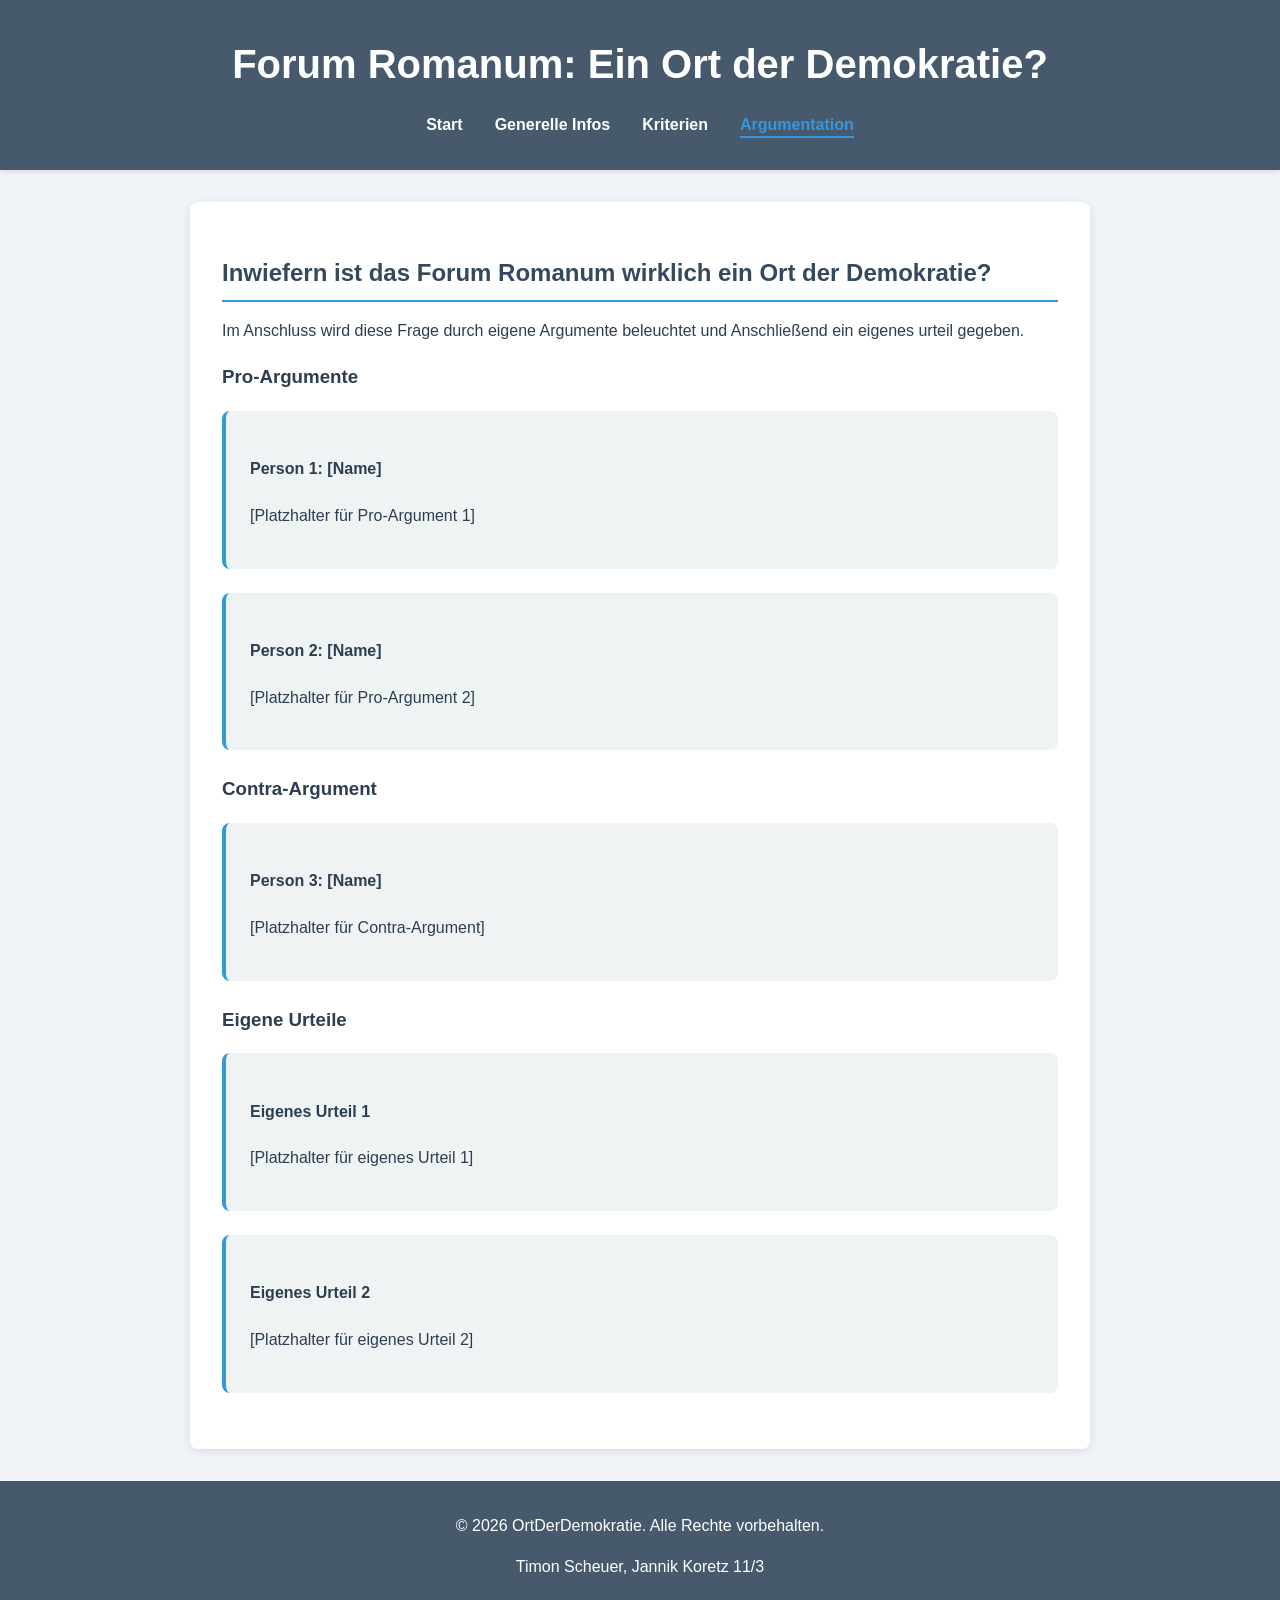
==== sites/argumentation.html @ 0df6974a "preview" ====
<!DOCTYPE html>
<html lang="de">
<head>
    <meta charset="UTF-8">
    <meta name="viewport" content="width=device-width, initial-scale=1.0">
    <title>Argumentation - Forum Romanum</title>
    <link rel="stylesheet" href="../css/styles.css">
</head>
<body>
    <header>
        <h1>Forum Romanum: Ein Ort der Demokratie?</h1>
        <nav>
            <ul>
                <li><a href="../index.html">Start</a></li>
                <li><a href="general.html">Generelle Infos</a></li>
                <li><a href="criteria.html">Kriterien</a></li>
                <li><a href="argumentation.html" class="active">Argumentation</a></li>
            </ul>
        </nav>
    </header>

    <main>
        <section>
            <h2>Inwiefern ist das Forum Romanum wirklich ein Ort der Demokratie?</h2>
            <p>Im Anschluss wird diese Frage durch eigene Argumente beleuchtet und Anschließend ein eigenes urteil gegeben.</p>

            <h3>Pro-Argumente</h3>
            <div class="argument">
                <h4>Person 1: [Name]</h4>
                <p>[Platzhalter für Pro-Argument 1]</p>
            </div>
            <div class="argument">
                <h4>Person 2: [Name]</h4>
                <p>[Platzhalter für Pro-Argument 2]</p>
            </div>

            <h3>Contra-Argument</h3>
            <div class="argument">
                <h4>Person 3: [Name]</h4>
                <p>[Platzhalter für Contra-Argument]</p>
            </div>

            <h3>Eigene Urteile</h3>
            <div class="argument">
                <h4>Eigenes Urteil 1</h4>
                <p>[Platzhalter für eigenes Urteil 1]</p>
            </div>
            <div class="argument">
                <h4>Eigenes Urteil 2</h4>
                <p>[Platzhalter für eigenes Urteil 2]</p>
            </div>
        </section>
    </main>

    <footer>
        <p>&copy; 2026 OrtDerDemokratie. Alle Rechte vorbehalten.</p>
        <p>Timon Scheuer, Jannik Koretz 11/3</p>
    </footer>
</body>
</html>
---- css/styles.css ----
body {
    font-family: 'Segoe UI', Tahoma, Geneva, Verdana, sans-serif;
    line-height: 1.6;
    margin: 0;
    padding: 0;
    background-color: #f0f4f8;
    color: #2c3e50;
    min-height: 100vh;
    animation: fadeIn 1s ease-in;
}

@keyframes fadeIn {
    from { opacity: 0; }
    to { opacity: 1; }
}

header {
    background-color: rgba(52, 73, 94, 0.9);
    backdrop-filter: blur(10px);
    color: white;
    text-align: center;
    padding: 2rem 1rem;
    box-shadow: 0 2px 4px rgba(0,0,0,0.1);
    position: relative;
}

h1 {
    margin: 0;
    font-size: 2.5rem;
    animation: slideDown 0.8s ease-out;
}

@keyframes slideDown {
    from { transform: translateY(-20px); opacity: 0; }
    to { transform: translateY(0); opacity: 1; }
}

nav ul {
    list-style: none;
    padding: 0;
    margin: 1rem 0 0 0;
    display: flex;
    justify-content: center;
    gap: 2rem;
    flex-wrap: wrap;
}

nav a {
    color: white;
    text-decoration: none;
    font-weight: bold;
    position: relative;
    transition: all 0.3s ease;
}

nav a::after {
    content: '';
    position: absolute;
    width: 0;
    height: 2px;
    bottom: -5px;
    left: 0;
    background-color: #3498db;
    transition: width 0.3s ease;
}

nav a:hover::after,
nav a.active::after {
    width: 100%;
}

nav a:hover,
nav a.active {
    color: #3498db;
    transform: scale(1.05);
}

main {
    max-width: 900px;
    margin: 2rem auto;
    padding: 0 1rem;
}

section {
    background: rgba(255, 255, 255, 0.95);
    backdrop-filter: blur(5px);
    padding: 2rem;
    border-radius: 8px;
    box-shadow: 0 2px 8px rgba(0,0,0,0.1);
    margin-bottom: 2rem;
    animation: slideUp 0.6s ease-out;
}

section img {
    max-width: 100%;
    height: auto;
    border-radius: 8px;
    margin: 1rem 0;
    box-shadow: 0 2px 4px rgba(0,0,0,0.1);
}

@keyframes slideUp {
    from { transform: translateY(20px); opacity: 0; }
    to { transform: translateY(0); opacity: 1; }
}

.hero-image {
    width: 100%;
    height: 250px;
    object-fit: cover;
    border-radius: 8px;
    margin-bottom: 1.5rem;
    animation: imageZoom 1s ease-out;
}

@keyframes imageZoom {
    from { transform: scale(0.95); opacity: 0; }
    to { transform: scale(1); opacity: 1; }
}

.cards {
    display: grid;
    grid-template-columns: repeat(auto-fit, minmax(250px, 1fr));
    gap: 2rem;
    margin-top: 2rem;
}

.card {
    background: rgba(255, 255, 255, 0.95);
    backdrop-filter: blur(5px);
    padding: 1.5rem;
    border-radius: 8px;
    box-shadow: 0 2px 8px rgba(0,0,0,0.1);
    transition: all 0.3s ease;
    animation: slideUp 0.6s ease-out;
}

.card:hover {
    transform: translateY(-5px);
    box-shadow: 0 4px 12px rgba(0,0,0,0.15);
}

.card img {
    width: 48px;
    height: 48px;
    object-fit: contain;
    border-radius: 0;
    box-shadow: none;
    margin-bottom: 1rem;
    filter: brightness(0.9);
    transition: filter 0.3s ease;
}

.card:hover img {
    filter: brightness(1.1);
}

.card h3 {
    color: #34495e;
    margin-top: 0;
}

.card a {
    color: #3498db;
    text-decoration: none;
    font-weight: bold;
    transition: all 0.3s ease;
}

.card a:hover {
    color: #2980b9;
    transform: translateX(3px);
}

h2 {
    color: #34495e;
    border-bottom: 2px solid #3498db;
    padding-bottom: 0.5rem;
    margin-bottom: 1rem;
}

ul {
    list-style-type: disc;
    padding-left: 1.5rem;
}

.argument {
    margin-bottom: 1.5rem;
    padding: 1.5rem;
    background: rgba(236, 240, 241, 0.8);
    border-left: 4px solid #3498db;
    border-radius: 8px;
    transition: all 0.3s ease;
}

.argument:hover {
    background: rgba(213, 219, 219, 0.9);
    transform: translateX(5px);
}

footer {
    text-align: center;
    padding: 1rem;
    background-color: rgba(52, 73, 94, 0.9);
    backdrop-filter: blur(10px);
    color: white;
}

.criteria-table {
    width: 100%;
    border-collapse: collapse;
    margin-top: 1.5rem;
    box-shadow: none;
}

.criteria-table th,
.criteria-table td {
    border: none;
    border-bottom: 1px solid #d1e2ef;
    padding: 0.8rem 0.75rem;
    text-align: left;
    vertical-align: top;
    line-height: 1.5;
}

.criteria-table th {
    background-color: #f6fbff;
    color: #2c4c6d;
    font-weight: 700;
    font-size: 0.95rem;
    letter-spacing: 0.03em;
}

.criteria-table tbody tr:nth-child(odd) {
    background-color: #ffffff;
}

.criteria-table tbody tr:nth-child(even) {
    background-color: #f8fbfe;
}

.criteria-table tbody tr:hover {
    background-color: #eaf4fb;
    transform: none;
}

.criteria-table td:first-child {
    width: 30%;
    color: #30506f;
    font-weight: 600;
    border-right: 1px solid #d1e2ef;
}

.criteria-table td:last-child {
    color: #405a70;
    font-weight: 400;
}

.image-grid {
    display: grid;
    grid-template-columns: repeat(auto-fit, minmax(160px, 1fr));
    gap: 0.85rem;
    margin: 1rem 0 1.5rem;
}

.image-grid img {
    width: 100%;
    height: 130px;
    object-fit: cover;
    border-radius: 6px;
    border: 1px solid rgba(0, 0, 0, 0.12);
}

.feature-with-image {
    display: grid;
    grid-template-columns: minmax(170px, 240px) 1fr;
    gap: 1rem;
    align-items: center;
    margin-bottom: 1rem;
}

.feature-with-image img {
    width: 100%;
    height: auto;
    border-radius: 8px;
    object-fit: cover;
    border: 1px solid rgba(0,0,0,0.12);
}

.image-cards {
    margin-top: 2rem;
}

.image-card-grid {
    display: grid;
    grid-template-columns: repeat(auto-fit, minmax(180px, 1fr));
    gap: 1rem;
}

.image-card {
    background: rgba(255,255,255,0.95);
    padding: 0.85rem;
    border-radius: 8px;
    box-shadow: 0 1px 6px rgba(0,0,0,0.1);
    text-align: center;
    transition: transform 0.2s ease, box-shadow 0.2s ease;
}

.image-card:hover {
    transform: translateY(-3px);
    box-shadow: 0 2px 12px rgba(0,0,0,0.14);
}

.image-card img {
    width: 100%;
    height: 140px;
    object-fit: cover;
    border-radius: 6px;
    margin-bottom: 0.6rem;
}

.info-intro {
    padding: 1.2rem;
    background: rgba(255,255,255,0.95);
    border-radius: 10px;
    box-shadow: 0 2px 8px rgba(0,0,0,0.08);
    margin: 1rem 0;
}

.info-grid {
    display: grid;
    grid-template-columns: 1fr minmax(220px, 280px);
    gap: 1.2rem;
    align-items: start;
}

.info-image img {
    width: 100%;
    height: auto;
    border-radius: 8px;
    border: 1px solid rgba(0,0,0,0.12);
    object-fit: cover;
}

.info-text h2 {
    margin-top: 0;
}

.info-text h3 {
    margin: 1rem 0 0.5rem;
    color: #2c4c6d;
}

.info-text h4 {
    margin: 0.7rem 0 0.3rem;
    font-weight: 600;
}

.info-text p {
    margin: 0.45rem 0 0.9rem;
    line-height: 1.55;
}
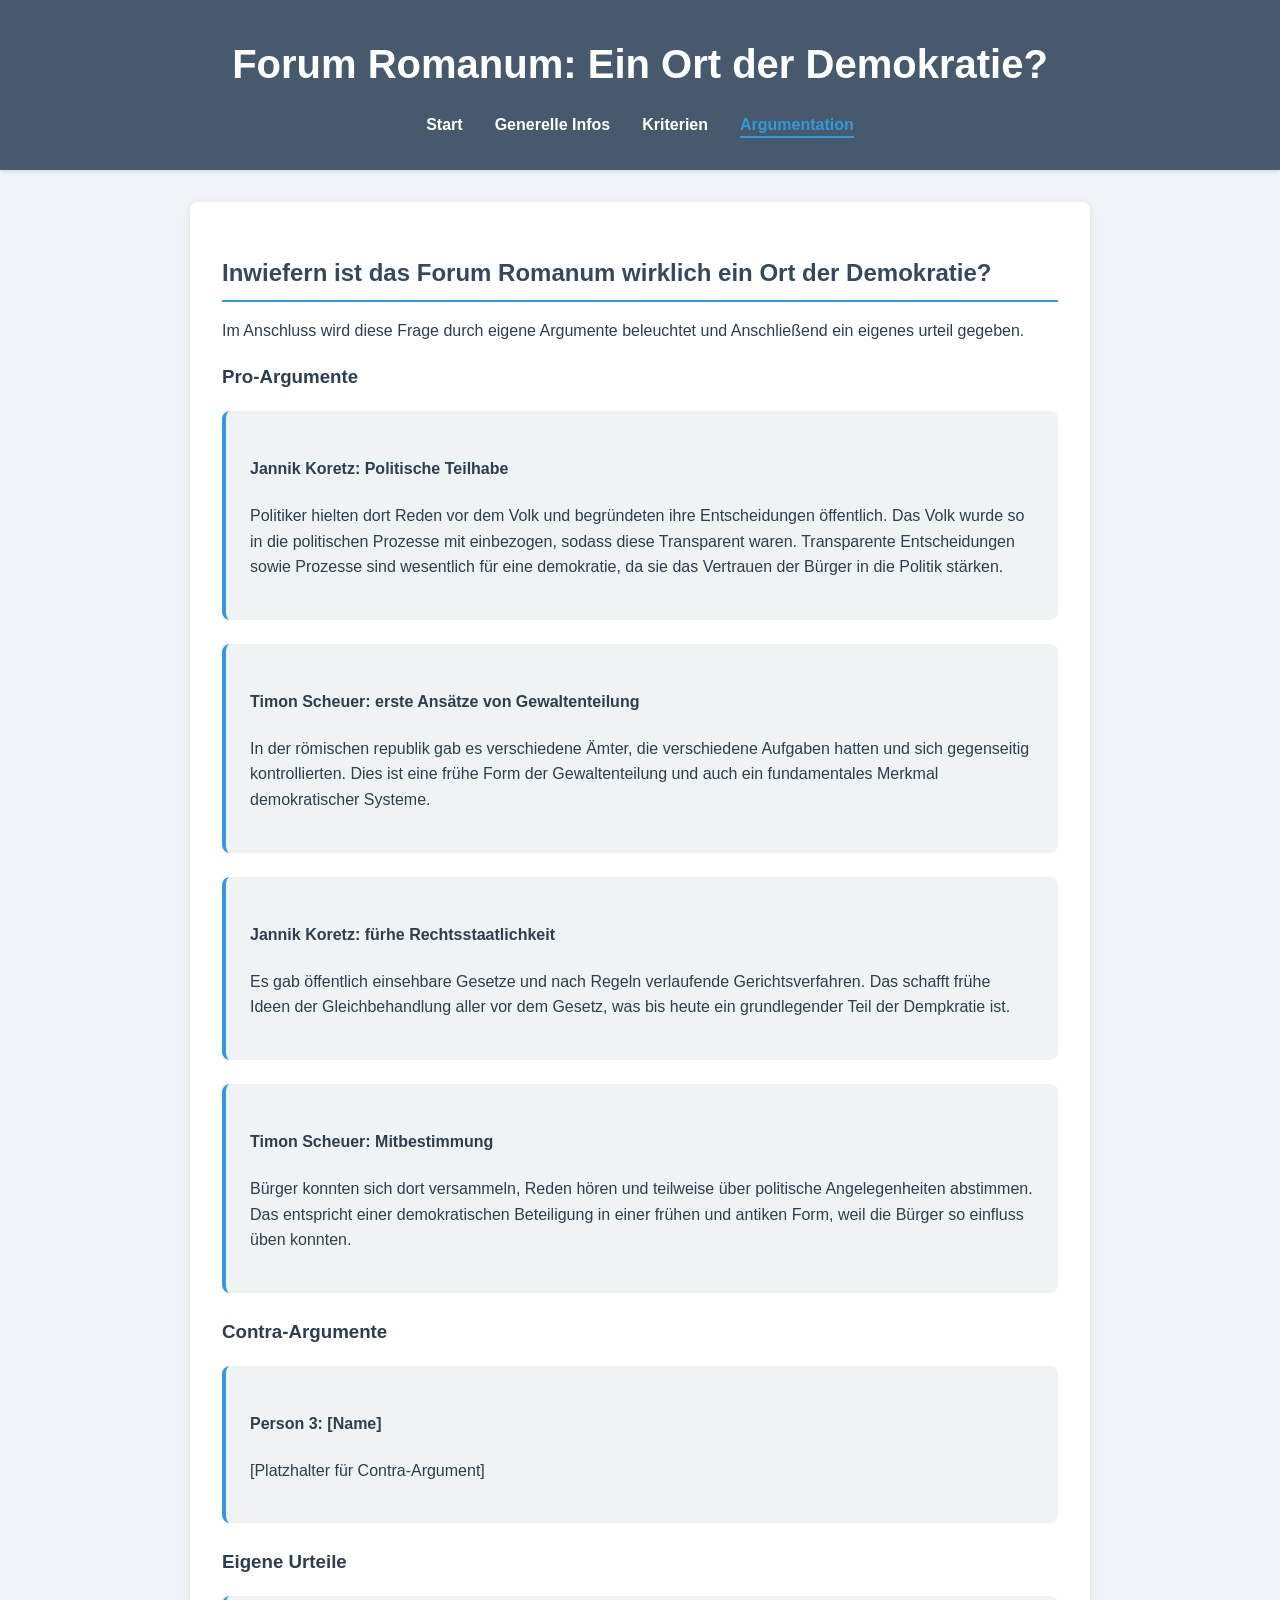
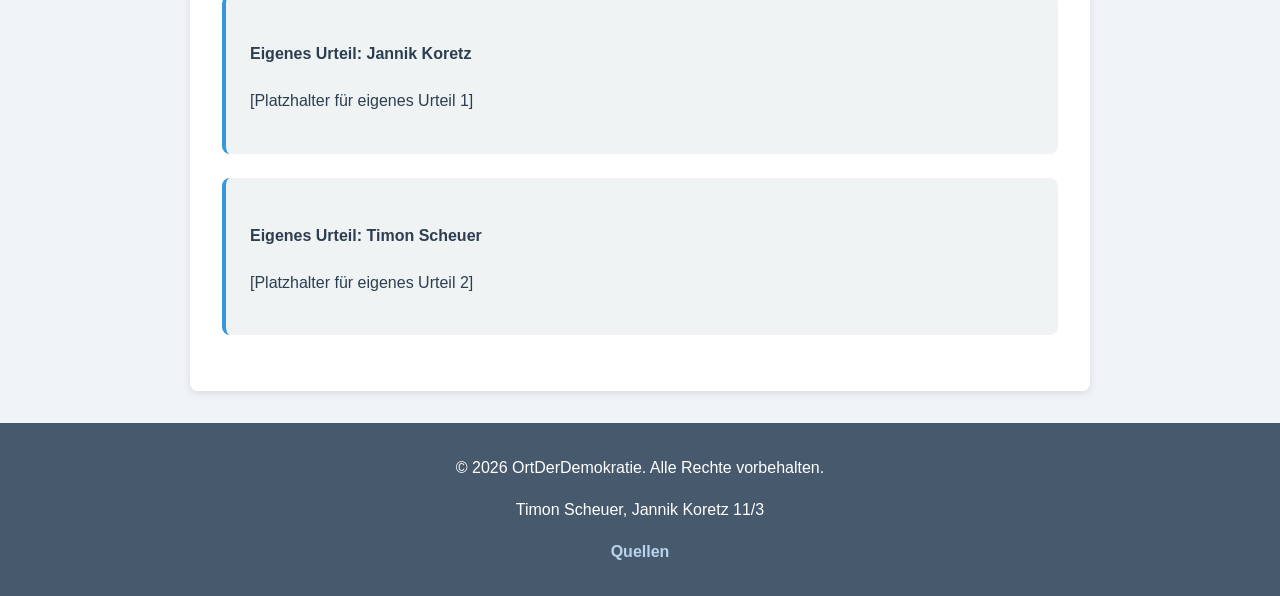
==== commit 5269cb03: "26.02.2026" ====
--- a/sites/argumentation.html
+++ b/sites/argumentation.html
@@ -26,15 +26,23 @@
 
             <h3>Pro-Argumente</h3>
             <div class="argument">
-                <h4>Person 1: [Name]</h4>
-                <p>[Platzhalter für Pro-Argument 1]</p>
+                <h4>Jannik Koretz: Politische Teilhabe</h4>
+                <p>Politiker hielten dort Reden vor dem Volk und begründeten ihre Entscheidungen öffentlich. Das Volk wurde so in die politischen Prozesse mit einbezogen, sodass diese Transparent waren. Transparente Entscheidungen sowie Prozesse sind wesentlich für eine demokratie, da sie das Vertrauen der Bürger in die Politik stärken.</p>
             </div>
             <div class="argument">
-                <h4>Person 2: [Name]</h4>
-                <p>[Platzhalter für Pro-Argument 2]</p>
+                <h4>Timon Scheuer: erste Ansätze von Gewaltenteilung</h4>
+                <p>In der römischen republik gab es verschiedene Ämter, die verschiedene Aufgaben hatten und sich gegenseitig kontrollierten. Dies ist eine frühe Form der Gewaltenteilung und auch ein fundamentales Merkmal demokratischer Systeme.</p>
+            </div>
+            <div class="argument">
+                <h4>Jannik Koretz: fürhe Rechtsstaatlichkeit</h4>
+                <p>Es gab öffentlich einsehbare Gesetze und nach Regeln verlaufende Gerichtsverfahren. Das schafft frühe Ideen der Gleichbehandlung aller vor dem Gesetz, was bis heute ein grundlegender Teil der Dempkratie ist.</p>
+            </div>
+            <div class="argument">
+                <h4>Timon Scheuer: Mitbestimmung</h4>
+                <p>Bürger konnten sich dort versammeln, Reden hören und teilweise über politische Angelegenheiten abstimmen. Das entspricht einer demokratischen Beteiligung in einer frühen und antiken Form, weil die Bürger so einfluss üben konnten. </p>
             </div>
 
-            <h3>Contra-Argument</h3>
+            <h3>Contra-Argumente</h3>
             <div class="argument">
                 <h4>Person 3: [Name]</h4>
                 <p>[Platzhalter für Contra-Argument]</p>
@@ -42,11 +50,11 @@
 
             <h3>Eigene Urteile</h3>
             <div class="argument">
-                <h4>Eigenes Urteil 1</h4>
+                <h4>Eigenes Urteil: Jannik Koretz</h4>
                 <p>[Platzhalter für eigenes Urteil 1]</p>
             </div>
             <div class="argument">
-                <h4>Eigenes Urteil 2</h4>
+                <h4>Eigenes Urteil: Timon Scheuer</h4>
                 <p>[Platzhalter für eigenes Urteil 2]</p>
             </div>
         </section>
@@ -55,6 +63,7 @@
     <footer>
         <p>&copy; 2026 OrtDerDemokratie. Alle Rechte vorbehalten.</p>
         <p>Timon Scheuer, Jannik Koretz 11/3</p>
+        <p><a href="sites/quellen.html">Quellen</a></p>
     </footer>
 </body>
 </html>
--- a/css/styles.css
+++ b/css/styles.css
@@ -206,6 +206,17 @@
     color: white;
 }
 
+footer a {
+    color: #b8d4ed;
+    text-decoration: none;
+    font-weight: 600;
+}
+
+footer a:hover {
+    color: #f0f6ff;
+    text-decoration: underline;
+}
+
 .criteria-table {
     width: 100%;
     border-collapse: collapse;
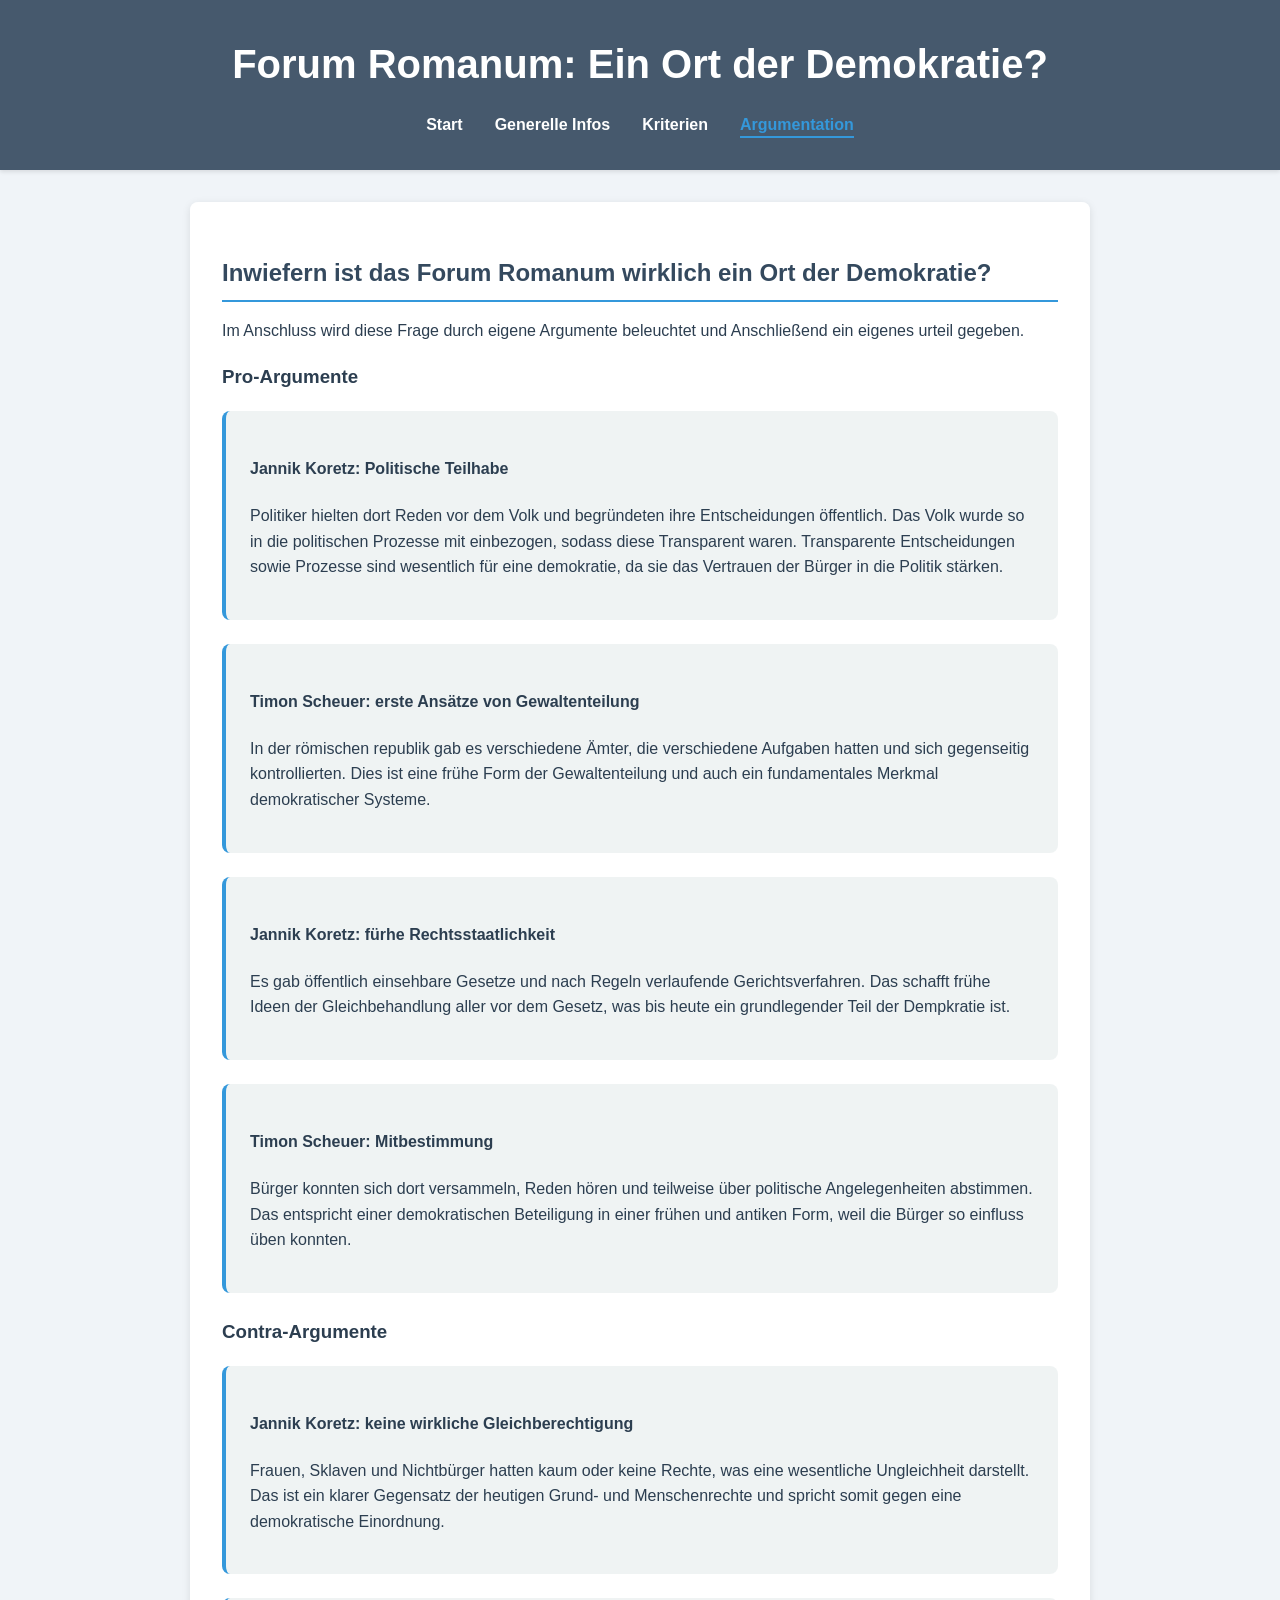
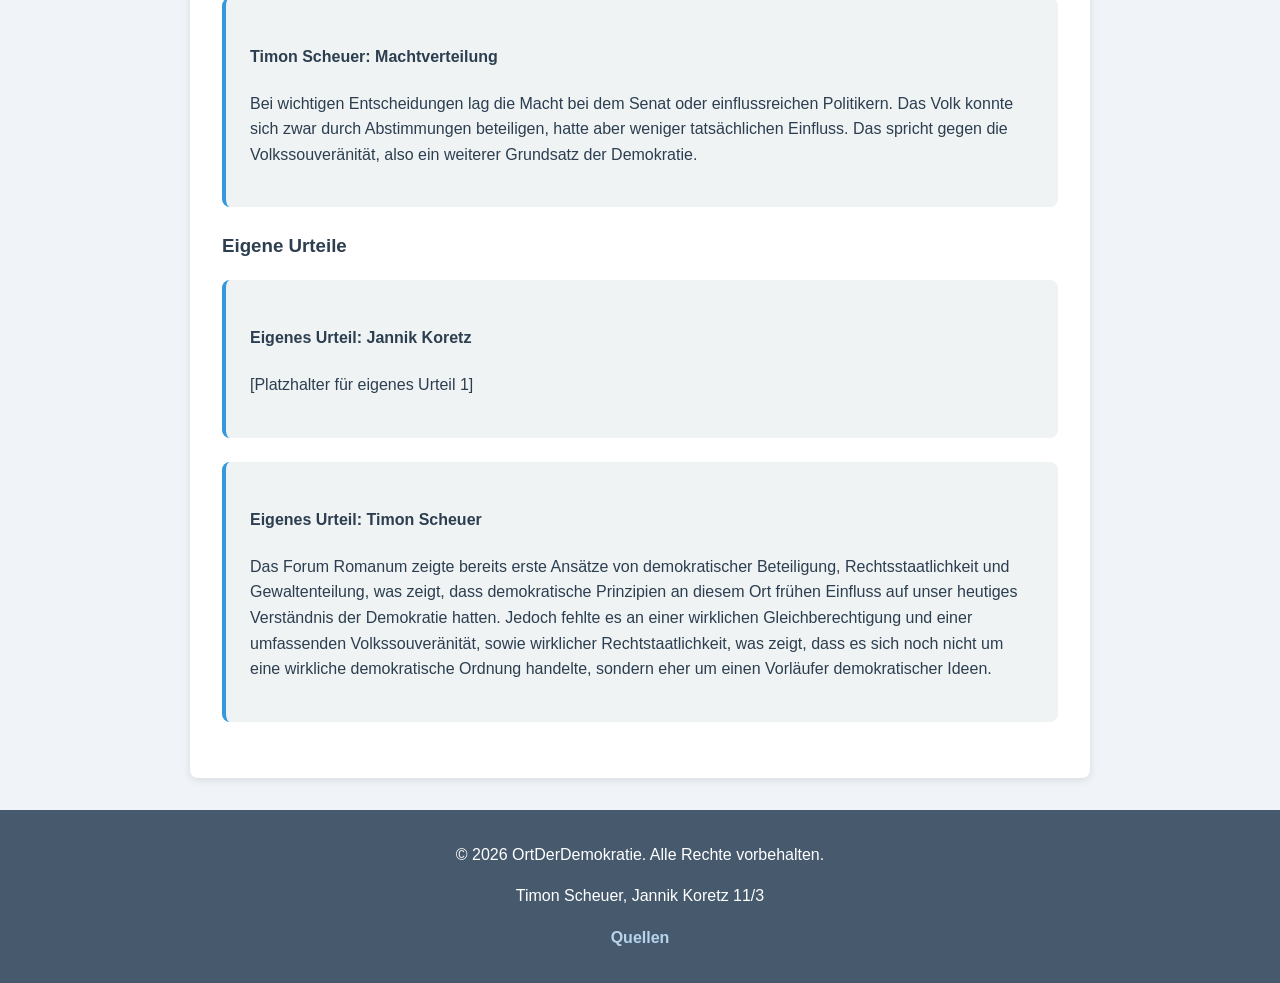
==== commit 381634ab: "Update argumentation.html" ====
--- a/sites/argumentation.html
+++ b/sites/argumentation.html
@@ -44,9 +44,14 @@
 
             <h3>Contra-Argumente</h3>
             <div class="argument">
-                <h4>Person 3: [Name]</h4>
-                <p>[Platzhalter für Contra-Argument]</p>
+                <h4>Jannik Koretz: keine wirkliche Gleichberechtigung</h4>
+                <p>Frauen, Sklaven und Nichtbürger hatten kaum oder keine Rechte, was eine wesentliche Ungleichheit darstellt. Das ist ein klarer Gegensatz der heutigen Grund- und Menschenrechte und spricht somit gegen eine demokratische Einordnung.</p>
             </div>
+            <div class="argument">
+                <h4>Timon Scheuer: Machtverteilung</h4>
+                <p>Bei wichtigen Entscheidungen lag die Macht bei dem Senat oder einflussreichen Politikern. Das Volk konnte sich zwar durch Abstimmungen beteiligen, hatte aber weniger tatsächlichen Einfluss. Das spricht gegen die Volkssouveränität, also ein weiterer Grundsatz der Demokratie.</p>
+            </div>
+
 
             <h3>Eigene Urteile</h3>
             <div class="argument">
@@ -55,7 +60,7 @@
             </div>
             <div class="argument">
                 <h4>Eigenes Urteil: Timon Scheuer</h4>
-                <p>[Platzhalter für eigenes Urteil 2]</p>
+                <p>Das Forum Romanum zeigte bereits erste Ansätze von demokratischer Beteiligung, Rechtsstaatlichkeit und Gewaltenteilung, was zeigt, dass demokratische Prinzipien an diesem Ort frühen Einfluss auf unser heutiges Verständnis der Demokratie hatten. Jedoch fehlte es an einer wirklichen Gleichberechtigung und einer umfassenden Volkssouveränität, sowie wirklicher Rechtstaatlichkeit, was zeigt, dass es sich noch nicht um eine wirkliche demokratische Ordnung handelte, sondern eher um einen Vorläufer demokratischer Ideen.</p>
             </div>
         </section>
     </main>
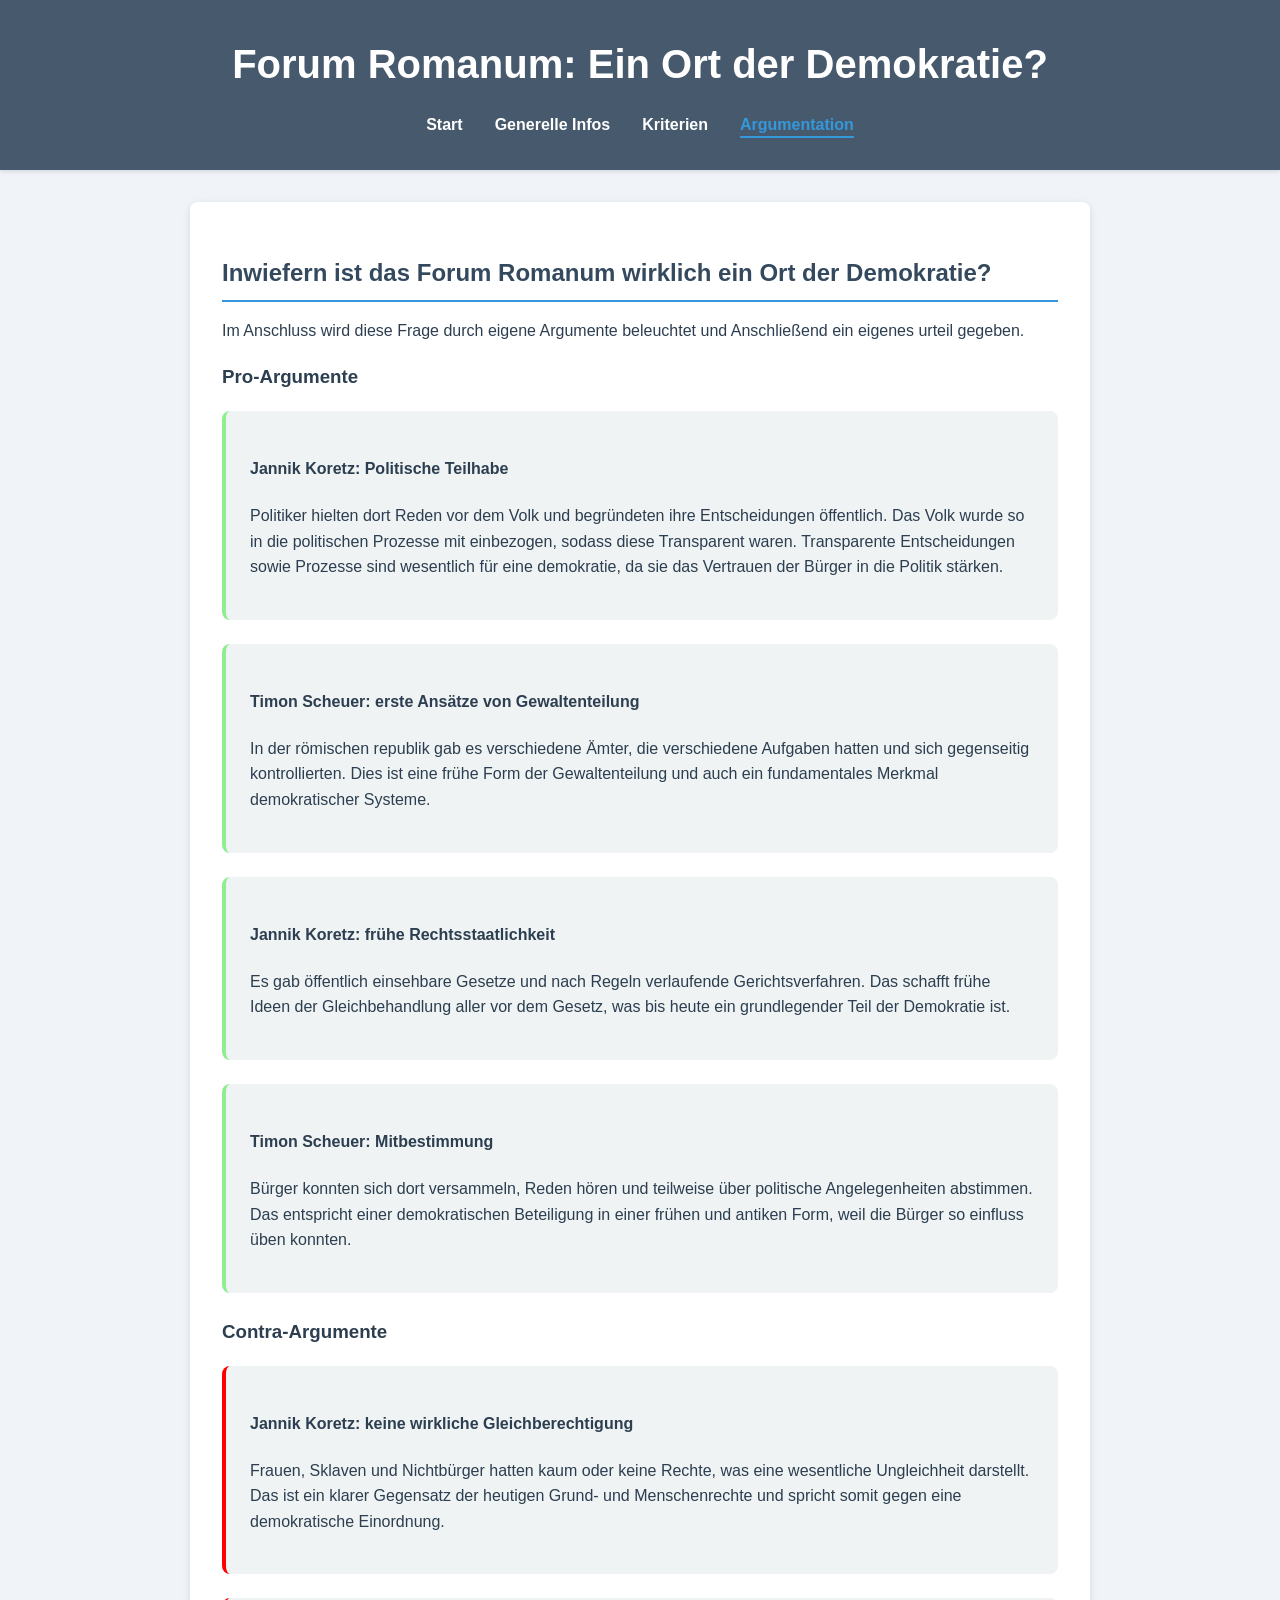
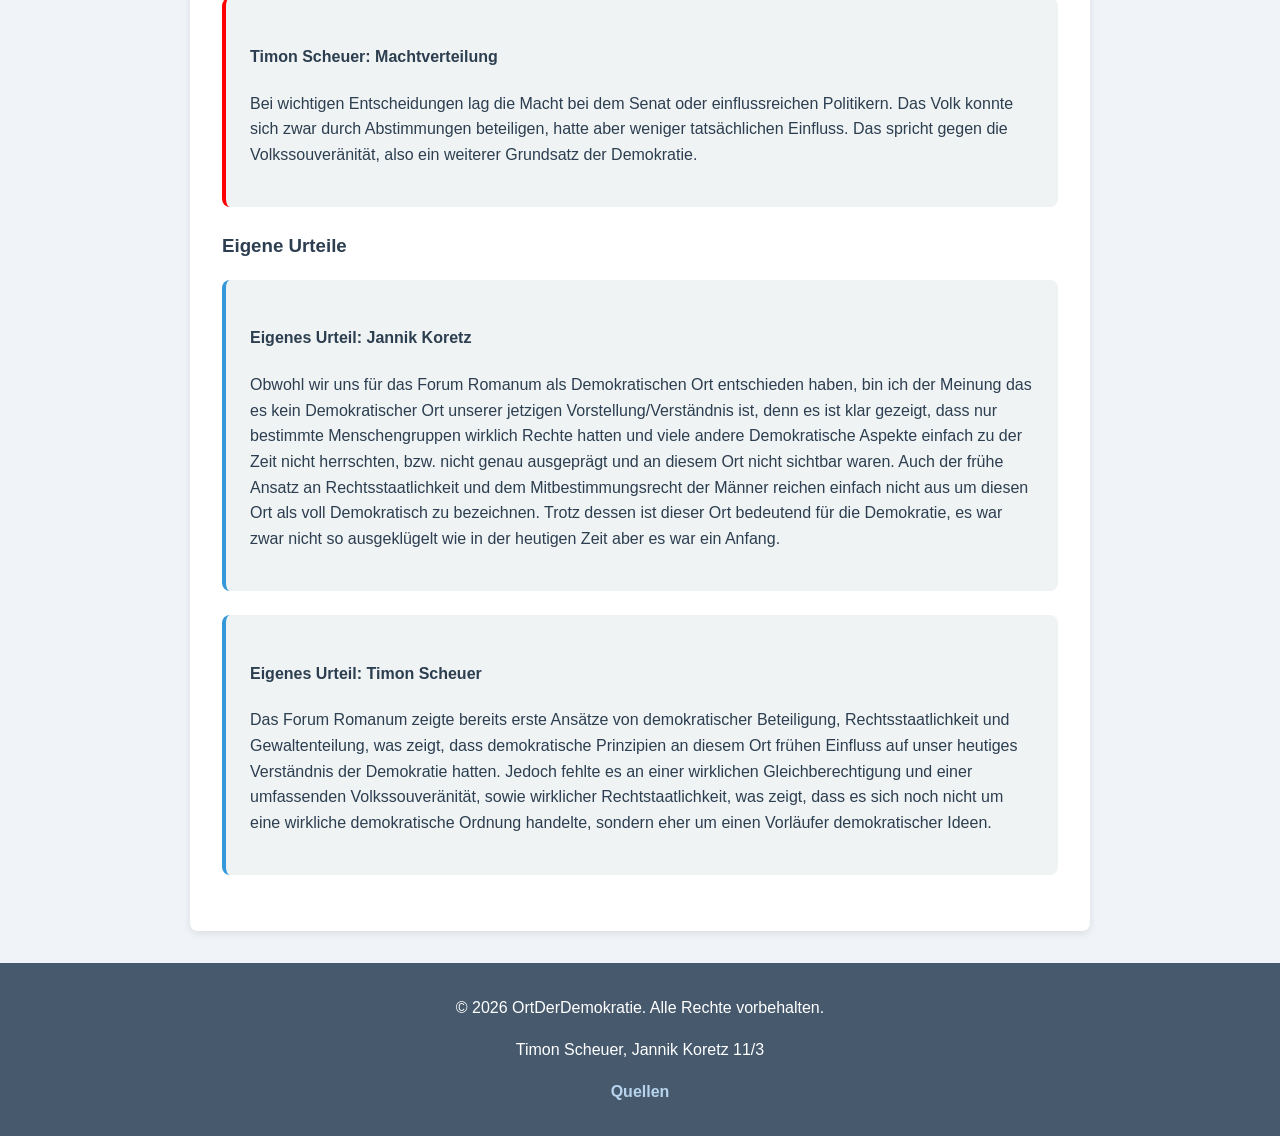
==== commit 53c92bd6: "test" ====
--- a/sites/argumentation.html
+++ b/sites/argumentation.html
@@ -25,29 +25,29 @@
             <p>Im Anschluss wird diese Frage durch eigene Argumente beleuchtet und Anschließend ein eigenes urteil gegeben.</p>
 
             <h3>Pro-Argumente</h3>
-            <div class="argument">
+            <div class="argument" style="border-color: lightgreen;">
                 <h4>Jannik Koretz: Politische Teilhabe</h4>
                 <p>Politiker hielten dort Reden vor dem Volk und begründeten ihre Entscheidungen öffentlich. Das Volk wurde so in die politischen Prozesse mit einbezogen, sodass diese Transparent waren. Transparente Entscheidungen sowie Prozesse sind wesentlich für eine demokratie, da sie das Vertrauen der Bürger in die Politik stärken.</p>
             </div>
-            <div class="argument">
+            <div class="argument" style="border-color: lightgreen;">
                 <h4>Timon Scheuer: erste Ansätze von Gewaltenteilung</h4>
                 <p>In der römischen republik gab es verschiedene Ämter, die verschiedene Aufgaben hatten und sich gegenseitig kontrollierten. Dies ist eine frühe Form der Gewaltenteilung und auch ein fundamentales Merkmal demokratischer Systeme.</p>
             </div>
-            <div class="argument">
-                <h4>Jannik Koretz: fürhe Rechtsstaatlichkeit</h4>
-                <p>Es gab öffentlich einsehbare Gesetze und nach Regeln verlaufende Gerichtsverfahren. Das schafft frühe Ideen der Gleichbehandlung aller vor dem Gesetz, was bis heute ein grundlegender Teil der Dempkratie ist.</p>
+            <div class="argument" style="border-color: lightgreen;">
+                <h4>Jannik Koretz: frühe Rechtsstaatlichkeit</h4>
+                <p>Es gab öffentlich einsehbare Gesetze und nach Regeln verlaufende Gerichtsverfahren. Das schafft frühe Ideen der Gleichbehandlung aller vor dem Gesetz, was bis heute ein grundlegender Teil der Demokratie ist.</p>
             </div>
-            <div class="argument">
+            <div class="argument" style="border-color: lightgreen;">
                 <h4>Timon Scheuer: Mitbestimmung</h4>
                 <p>Bürger konnten sich dort versammeln, Reden hören und teilweise über politische Angelegenheiten abstimmen. Das entspricht einer demokratischen Beteiligung in einer frühen und antiken Form, weil die Bürger so einfluss üben konnten. </p>
             </div>
 
             <h3>Contra-Argumente</h3>
-            <div class="argument">
+            <div class="argument" style="border-color: red;">
                 <h4>Jannik Koretz: keine wirkliche Gleichberechtigung</h4>
                 <p>Frauen, Sklaven und Nichtbürger hatten kaum oder keine Rechte, was eine wesentliche Ungleichheit darstellt. Das ist ein klarer Gegensatz der heutigen Grund- und Menschenrechte und spricht somit gegen eine demokratische Einordnung.</p>
             </div>
-            <div class="argument">
+            <div class="argument" style="border-color: red;">
                 <h4>Timon Scheuer: Machtverteilung</h4>
                 <p>Bei wichtigen Entscheidungen lag die Macht bei dem Senat oder einflussreichen Politikern. Das Volk konnte sich zwar durch Abstimmungen beteiligen, hatte aber weniger tatsächlichen Einfluss. Das spricht gegen die Volkssouveränität, also ein weiterer Grundsatz der Demokratie.</p>
             </div>
@@ -56,7 +56,7 @@
             <h3>Eigene Urteile</h3>
             <div class="argument">
                 <h4>Eigenes Urteil: Jannik Koretz</h4>
-                <p>[Platzhalter für eigenes Urteil 1]</p>
+                <p>Obwohl wir uns für das Forum Romanum als Demokratischen Ort entschieden haben, bin ich der Meinung das es kein Demokratischer Ort unserer jetzigen Vorstellung/Verständnis ist, denn es ist klar gezeigt, dass nur bestimmte Menschengruppen wirklich Rechte hatten und viele andere Demokratische Aspekte einfach zu der Zeit nicht herrschten, bzw. nicht genau ausgeprägt und an diesem Ort nicht sichtbar waren. Auch der frühe Ansatz an Rechtsstaatlichkeit und dem Mitbestimmungsrecht der Männer reichen einfach nicht aus um diesen Ort als voll Demokratisch zu bezeichnen. Trotz dessen ist dieser Ort bedeutend für die Demokratie, es war zwar nicht so ausgeklügelt wie in der heutigen Zeit aber es war ein Anfang.</p>
             </div>
             <div class="argument">
                 <h4>Eigenes Urteil: Timon Scheuer</h4>
@@ -68,7 +68,7 @@
     <footer>
         <p>&copy; 2026 OrtDerDemokratie. Alle Rechte vorbehalten.</p>
         <p>Timon Scheuer, Jannik Koretz 11/3</p>
-        <p><a href="sites/quellen.html">Quellen</a></p>
+        <p><a href="quellen.html">Quellen</a></p>
     </footer>
 </body>
 </html>
